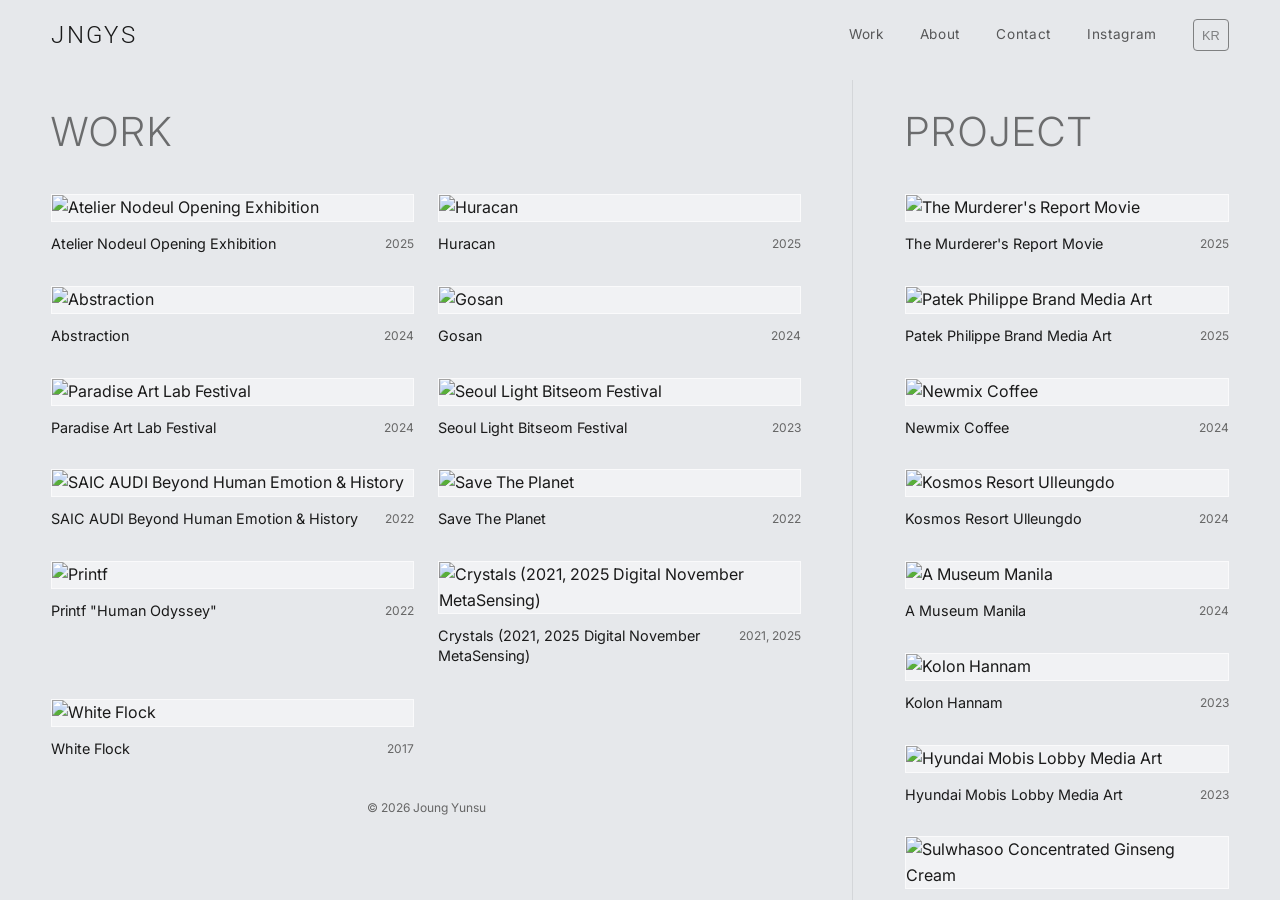
==== index.html @ d62e98ae "🎨 Fix modal close button scrolling bug using position:sticky wrapper" ====
<!DOCTYPE html>
<html lang="en">

<head>
    <meta charset="UTF-8">
    <meta name="viewport" content="width=device-width, initial-scale=1.0">
    <title>JNGYS Media Artist</title>
    <meta name="description"
        content="Joung Yunsu Media artist based in Seoul. Exhibition, project, and performance archive.">
    <link rel="preconnect" href="https://fonts.googleapis.com">
    <link rel="preconnect" href="https://fonts.gstatic.com" crossorigin>
    <link href="https://fonts.googleapis.com/css2?family=Inter:wght@300;400;500&display=swap" rel="stylesheet">
    <link href="https://fonts.googleapis.com/css2?family=Roboto:wght@100;300;400;500;700;900&display=swap" rel="stylesheet">
    <link href="https://fonts.googleapis.com/css2?family=Noto+Sans+KR:wght@300;400;500;700&display=swap" rel="stylesheet">
    <link rel="stylesheet" href="style.css">
    <link rel="stylesheet" href="cv.css">
</head>

<body>



    <!-- Navigation -->
    <nav id="nav">
        <a href="index.html" class="nav-logo">JNGYS</a>
        <div class="nav-links">
            <a href="index.html" class="nav-link" data-en="Work" data-ko="작업">Work</a>
            <a href="about.html" class="nav-link" data-en="About" data-ko="소개">About</a>
            <a href="about.html#contact" class="nav-link" data-en="Contact" data-ko="연락처">Contact</a>
            <a href=" https://instagram.com/" target="_blank" class="nav-link">Instagram</a>
            <button id="lang-toggle" class="lang-toggle" aria-label="Toggle language">KR</button>
        </div>
        <button id="hamburger" class="hamburger" aria-label="Open menu">
            <span></span><span></span>
        </button>
    </nav>

    <!-- Mobile Nav Dropdown -->
    <div id="mobile-nav" class="mobile-nav">
        <a href="index.html" class="mobile-nav-link" data-en="Work" data-ko="작업">Work</a>
        <a href="about.html" class="mobile-nav-link" data-en="About" data-ko="소개">About</a>
        <a href="about.html#contact" class="mobile-nav-link" data-en="Contact" data-ko="연락처">Contact</a>
        <a href="https://instagram.com/" target="_blank" class="mobile-nav-link">Instagram</a>
        <button id="lang-toggle-mobile" class="lang-toggle" aria-label="Toggle language">KR</button>
    </div>

    <!-- Mobile Tab Bar -->
    <div class="mobile-tab-bar" id="mobile-tab-bar">
        <button class="mobile-tab active" data-target="work" data-en="WORK" data-ko="작업">WORK</button>
        <button class="mobile-tab" data-target="project" data-en="PROJECT" data-ko="프로젝트">PROJECT</button>
    </div>

    <!-- Works Section -->
    <section id="works" class="split-section">
        <!-- Work Pane -->
        <div class="split-pane pane-left" id="pane-work">
            <div class="pane-header">
                <h2 data-en="WORK" data-ko="작업">WORK</h2>
            </div>
            <div class="pane-scroll" id="scroll-work">
                <div class="works-grid-inner" id="grid-work">
                    <!-- JS renders Work items here -->
                </div>
                <!-- Footer -->
                <footer class="pane-footer">
                    <span>&copy; 2026 Joung Yunsu</span>
                </footer>
            </div>
        </div>
        <div class="split-pane pane-right" id="pane-project">
            <div class="pane-header">
                <h2 data-en="PROJECT" data-ko="프로젝트">PROJECT</h2>
            </div>
            <div class="pane-scroll" id="scroll-project">
                <div class="works-grid-inner" id="grid-project">
                    <!-- JS renders Project items here -->
                </div>
                <!-- Footer -->
                <footer class="pane-footer">
                    <span>&copy; 2026 Joung Yunsu</span>
                </footer>
            </div>
        </div>
    </section>


    <!-- Work Modal -->
    <div id="work-modal" class="work-modal">
        <div class="modal-close-wrapper">
            <span class="close-modal">&times;</span>
        </div>
        <div class="work-modal-content">
            <div id="modal-body">
                <!-- Content injected by JS -->
            </div>
        </div>
    </div>

    <!-- Lightbox Overlay -->
    <div id="lightbox" class="lightbox">
        <span class="close-lightbox">&times;</span>
        <img id="lightbox-img" class="lightbox-img" src="" alt="Enlarged view">
    </div>

    <script src="works-data.js"></script>
    <script src="script.js"></script>
</body>

</html>
---- style.css ----
/* =============================================
   AMBIENT AURA / GLASSMORPHISM — JNGYS
   ============================================= */

*,
*::before,
*::after {
    margin: 0;
    padding: 0;
    box-sizing: border-box;
}

:root {
    /* Light Mode Variables */
    --text-color: #1a1a1a;
    --text-muted: #666;
    --text-strong: #333333;
    /* 로고나 메뉴바 포인트 텍스트용 */

    --glass-bg: rgba(255, 255, 255, 0.45);
    --glass-border: rgba(255, 255, 255, 0.6);
    --glass-shadow: 0 12px 40px rgba(0, 0, 0, 0.04);
    --glass-hover-bg: rgba(255, 255, 255, 0.7);

    /* Veeeery pale blue aurora colors */
    --orb-1: #e9eef5;
    /* indigo-50 */
    --orb-2: #eceef0;
    /* blue-50 */
    --orb-3: #e8ebf0;
    /* sky-50 */

    --bg-base: #e6e8eb;
    /* 사진 톤과 매칭되는 차분한 쿨 그레이 계열 */
    --font: 'Inter', 'Noto Sans KR', -apple-system, BlinkMacSystemFont, sans-serif;
    --padding: clamp(24px, 4vw, 60px);
}


html {
    font-size: 16px;
    scroll-behavior: smooth;
    -webkit-font-smoothing: antialiased;
}

body {
    font-family: var(--font);
    color: var(--text-color);
    background: var(--bg-base);
    line-height: 1.6;
    transition: background 0.6s ease, color 0.6s ease;
}

a {
    color: inherit;
    text-decoration: none;
}

ul {
    list-style: none;
}


/* =============================================
   NAVIGATION
   ============================================= */
#nav {
    position: fixed;
    top: 0;
    left: 0;
    right: 0;
    z-index: 100;
    display: flex;
    justify-content: space-between;
    align-items: center;
    padding: 16px var(--padding);
    background: var(--bg-base);
}

.nav-logo {
    font-family: 'Roboto', sans-serif;
    font-size: 1.5rem;
    font-weight: 300;
    letter-spacing: 0.1em;
    color: var(--text-color);
}

.nav-links {
    display: flex;
    gap: 36px;
    align-items: center;
}

.nav-link {
    font-size: 0.85rem;
    font-weight: 400;
    letter-spacing: 0.05em;
    color: var(--text-color);
    opacity: 0.7;
    transition: opacity 0.3s;
}

.nav-link:hover {
    opacity: 1;
}

.lang-toggle {
    background: none;
    border: 1px solid var(--text-color);
    border-radius: 4px;
    padding: 0 8px;
    height: 32px;
    font-size: 0.8rem;
    cursor: pointer;
    color: var(--text-color);
    display: flex;
    justify-content: center;
    align-items: center;
    transition: background 0.3s, color 0.3s, border-color 0.3s;
    opacity: 0.5;
    font-weight: 500;
}

.lang-toggle:hover {
    background: var(--text-color);
    color: var(--bg-base);
    opacity: 1;
}

/* =============================================
   SECTIONS — SHARED
   ============================================= */
.section-title {
    font-size: 0.85rem;
    font-weight: 500;
    letter-spacing: 0.1em;
    text-transform: uppercase;
    margin-bottom: 40px;
    padding: 0 var(--padding);
    color: var(--text-muted);
}

/* =============================================
   SPLIT LAYOUT
   ============================================= */
.split-section {
    height: 100vh;
    padding-top: 80px; /* clear the top nav */
    box-sizing: border-box;
    display: flex;
    overflow: hidden;
    position: relative;
    background: var(--bg-base);
}

.split-pane {
    position: relative;
    display: flex; /* stack header & scroll */
    flex-direction: column;
    height: 100%;
    overflow: hidden;
    transition: width 1.8s cubic-bezier(0.19, 1, 0.22, 1);
    will-change: width;
    flex-shrink: 0;
}

.pane-left {
    width: 66.666%;
    border-right: 1px solid rgba(0,0,0,0.08);
}

.pane-right {
    width: 33.333%;
}

/* JS Controlled Expand States */
.split-section.expand-right .pane-left {
    width: 33.333%;
}

.split-section.expand-right .pane-right {
    width: 66.666%;
}

.split-section.expand-left .pane-left {
    width: 66.666%;
}

.split-section.expand-left .pane-right {
    width: 33.333%;
}

.pane-header {
    flex-shrink: 0; /* do not shrink */
    z-index: 10;
    padding: 20px var(--padding) 30px;
    background: transparent;
}

.pane-header h2 {
    font-size: 2.5rem;
    font-weight: 300;
    text-transform: uppercase;
    letter-spacing: 0.05em;
    color: var(--text-color);
    opacity: 0.6;
    margin: 0;
}

.pane-scroll {
    flex-grow: 1; /* take up remaining height */
    overflow-y: auto;
    overflow-x: hidden;
    /* Extra padding to prevent bottom cut-off */
    padding-bottom: 60px;
    /* Hide scrollbar for clean look */
    scrollbar-width: none;
    -ms-overflow-style: none;
}

.pane-scroll::-webkit-scrollbar {
    display: none;
}

.works-grid-inner {
    display: grid;
    gap: 32px 24px;
    padding: 0 var(--padding);
    align-items: start;
}

.work-card {
    display: block;
    width: 100%;
    text-decoration: none;
    color: inherit;
    cursor: pointer;
    will-change: transform;
    transition: transform 0.4s cubic-bezier(0.16, 1, 0.3, 1);
}

/* Default JS expanded state assumes left is expanded initially */
.pane-left .works-grid-inner {
    grid-template-columns: 1fr 1fr;
}

.pane-right .works-grid-inner {
    grid-template-columns: 1fr;
}

/* When Javascript adds .expand-right to .split-section */
.split-section.expand-right .pane-left .works-grid-inner {
    grid-template-columns: 1fr;
}
.split-section.expand-right .pane-right .works-grid-inner {
    grid-template-columns: 1fr 1fr;
}

/* Explicit left expansion */
.split-section.expand-left .pane-left .works-grid-inner {
    grid-template-columns: 1fr 1fr;
}
.split-section.expand-left .pane-right .works-grid-inner {
    grid-template-columns: 1fr;
}

.work-card:hover {
    transform: translateY(-4px);
}

.work-card .work-image-placeholder {
    width: 100%;
    display: block;
    margin-bottom: 12px;
    overflow: hidden;
    background: var(--glass-bg);
    border: 1px solid var(--glass-border);
    transition: box-shadow 0.4s ease;
}

.work-card .work-image-placeholder img {
    width: 100%;
    height: auto;
    object-fit: contain;
    display: block;
}

.work-card:hover .work-image-placeholder {
    box-shadow: var(--glass-shadow);
}

.work-meta {
    display: flex;
    justify-content: space-between;
    align-items: flex-start;
}

.work-title {
    font-size: 0.9rem;
    font-weight: 400;
    line-height: 1.4;
    color: var(--text-color);
}

.work-year {
    font-size: 0.75rem;
    font-weight: 400;
    color: var(--text-muted);
    flex-shrink: 0;
    margin-left: 16px;
}

/* =============================================
   ABOUT
   ============================================= */
#about {
    padding: 80px 0;
}

.about-content {
    display: grid;
    grid-template-columns: 1fr 1.5fr 1fr;
    gap: 32px;
    padding: 0 var(--padding);
    align-items: start;
}

.about-image img {
    width: 100%;
    aspect-ratio: 3 / 4;
    object-fit: cover;
    border-radius: 4px;
    box-shadow: var(--glass-shadow);
}

.about-text p {
    font-size: 1rem;
    font-weight: 300;
    line-height: 1.8;
    color: var(--text-muted);
    margin-bottom: 20px;
}

.about-text p:last-child {
    margin-bottom: 0;
}

.about-details {
    display: flex;
    flex-direction: column;
    gap: 36px;
}

.about-block {
    display: flex;
    flex-direction: column;
    gap: 12px;
}

.about-label {
    font-size: 0.75rem;
    font-weight: 500;
    letter-spacing: 0.1em;
    text-transform: uppercase;
    color: var(--text-color);
}

.about-list li {
    font-size: 0.85rem;
    font-weight: 300;
    color: var(--text-muted);
    padding: 2px 0;
}

.client-grid {
    display: grid;
    grid-template-columns: 1fr 1fr;
    row-gap: 8px;
}

.client-grid span {
    font-size: 0.85rem;
    font-weight: 300;
    color: var(--text-muted);
}

/* =============================================
   CONTACT
   ============================================= */
#contact {
    padding: 80px 0;
}

.contact-content {
    margin: 0 var(--padding);
    display: flex;
    gap: 48px;
}

.contact-link {
    font-size: 0.95rem;
    font-weight: 400;
    color: var(--text-muted);
    transition: color 0.3s;
}

.contact-link:hover {
    color: var(--text-color);
}

/* =============================================
   FOOTER
   ============================================= */
#footer, .pane-footer {
    padding: 40px var(--padding);
    text-align: center;
    font-size: 0.75rem;
    font-weight: 400;
    color: var(--text-muted);
}

/* =============================================
   WORK MODAL
   ============================================= */
.work-modal {
    display: none;
    position: fixed;
    z-index: 1000;
    left: 0;
    top: 0;
    width: 100%;
    height: 100%;
    overflow-y: auto;
    background-color: rgba(255, 255, 255, 0.4);
    backdrop-filter: blur(8px);
    -webkit-backdrop-filter: blur(8px);
    opacity: 0;
    transition: opacity 0.4s ease;
}

.work-modal.show {
    display: block;
    opacity: 1;
}

.work-modal-content {
    background-color: var(--bg-base);
    margin: 5% auto;
    padding: clamp(24px, 4vw, 40px);
    border: 1px solid var(--glass-border);
    width: 90%;
    max-width: 900px;
    border-radius: 8px;
    box-shadow: 0 24px 48px rgba(0, 0, 0, 0.1);
    position: relative;
    transform: translateY(20px);
    transition: transform 0.4s ease;
}

.work-modal.show .work-modal-content {
    transform: translateY(0);
}

.modal-close-wrapper {
    position: sticky;
    top: 0;
    width: 100%;
    height: 0;
    z-index: 1100;
    pointer-events: none; /* Let clicks pass through empty space */
}

.close-modal {
    color: var(--text-color);
    position: absolute;
    top: 24px;
    right: 32px;
    font-size: 40px;
    font-weight: 300;
    cursor: pointer;
    transition: color 0.3s;
    line-height: 1;
    pointer-events: auto; /* Re-enable clicks on the button */
}

.close-modal:hover {
    color: var(--text-color);
}

.modal-main-img {
    width: 100%;
    max-height: 60vh;
    object-fit: contain;
    background: var(--glass-bg);
    border-radius: 0;
    margin-bottom: 24px;
    cursor: pointer;
    transition: transform 0.3s ease;
}

.modal-main-img:hover {
    transform: scale(1.02);
}

.modal-title {
    font-size: 1.5rem;
    font-weight: 400;
    margin-bottom: 8px;
    color: var(--text-color);
}

.modal-year {
    font-size: 0.9rem;
    color: var(--text-muted);
    margin-bottom: 24px;
}

.modal-desc {
    font-size: 0.95rem;
    font-weight: 300;
    line-height: 1.6;
    color: var(--text-color);
    margin-bottom: 24px;
}

.modal-credits {
    margin-bottom: 32px;
    display: flex;
    flex-direction: column;
    gap: 8px;
}

.credit-item {
    font-size: 0.85rem;
    font-weight: 300;
}

.credit-role {
    font-weight: 500;
    color: var(--text-muted);
    margin-right: 8px;
    text-transform: uppercase;
    letter-spacing: 0.05em;
    font-size: 0.75rem;
}

.modal-extra-images {
    display: grid;
    grid-template-columns: repeat(2, 1fr);
    gap: 16px;
    margin-top: 24px;
}

.modal-extra-img {
    width: 100%;
    aspect-ratio: 4 / 3;
    object-fit: cover;
    border-radius: 0;
    background: var(--glass-bg);
}

.modal-masonry {
    column-count: 2;
    column-gap: 16px;
    margin-top: 24px;
}

.masonry-item {
    width: 100%;
    margin-bottom: 16px;
    display: block;
    break-inside: avoid-column;
    border-radius: 0;
    background: var(--glass-bg);
    height: auto;
    object-fit: contain;
    cursor: pointer;
    transition: transform 0.3s ease;
}

.masonry-item:hover {
    transform: scale(1.02);
}

/* =============================================
   LIGHTBOX 
   ============================================= */
.lightbox {
    display: none;
    position: fixed;
    z-index: 2000;
    left: 0;
    top: 0;
    width: 100%;
    height: 100%;
    background-color: rgba(0, 0, 0, 0.85);
    /* Dark background to focus on image */
    backdrop-filter: blur(10px);
    -webkit-backdrop-filter: blur(10px);
    opacity: 0;
    transition: opacity 0.4s ease;
    align-items: center;
    justify-content: center;
}

.lightbox.show {
    display: flex;
    opacity: 1;
}

.lightbox-img {
    max-width: 100vw;
    max-height: 100vh;
    width: 100%;
    height: 100%;
    object-fit: contain;
    transform: scale(0.9);
    transition: transform 0.4s cubic-bezier(0.16, 1, 0.3, 1);
}

.lightbox.show .lightbox-img {
    transform: scale(1);
}

.close-lightbox {
    position: absolute;
    top: 24px;
    right: 32px;
    color: rgba(255, 255, 255, 0.7);
    font-size: 40px;
    font-weight: 300;
    cursor: pointer;
    transition: color 0.3s;
    line-height: 1;
    z-index: 2001;
}

.close-lightbox:hover {
    color: white;
}

/* =============================================
   HAMBURGER (hidden on desktop)
   ============================================= */
.hamburger {
    display: none;
    background: none;
    border: none;
    cursor: pointer;
    width: 30px;
    height: 18px;
    position: relative;
    z-index: 200;
}

.hamburger span {
    display: block;
    width: 100%;
    height: 2.5px;
    background: var(--text-color);
    position: absolute;
    left: 0;
    transition: transform 0.35s ease, opacity 0.35s ease;
}

.hamburger span:first-child {
    top: 2px;
}

.hamburger span:last-child {
    bottom: 2px;
}

.hamburger.open span:first-child {
    top: 50%;
    transform: translateY(-50%) rotate(45deg);
}

.hamburger.open span:last-child {
    bottom: 50%;
    transform: translateY(50%) rotate(-45deg);
}

/* =============================================
   MOBILE NAV DROPDOWN (hidden on desktop)
   ============================================= */
.mobile-nav {
    display: none;
    position: fixed;
    top: 0;
    left: 0;
    right: 0;
    z-index: 150;
    background: var(--bg-base);
    padding: 80px var(--padding) 32px;
    flex-direction: column;
    gap: 24px;
    border-bottom: 1px solid rgba(0,0,0,0.08);
    transform: translateY(-100%);
    opacity: 0;
    transition: transform 0.4s cubic-bezier(0.16, 1, 0.3, 1), opacity 0.3s ease;
}

.mobile-nav.show {
    transform: translateY(0);
    opacity: 1;
}

.mobile-nav-link {
    font-size: 1rem;
    font-weight: 400;
    letter-spacing: 0.05em;
    color: var(--text-color);
    text-decoration: none;
    opacity: 0.7;
    transition: opacity 0.3s;
}

.mobile-nav-link:hover {
    opacity: 1;
}

/* =============================================
   MOBILE TAB BAR (hidden on desktop)
   ============================================= */
.mobile-tab-bar {
    display: none;
    gap: 32px;
    padding: 0 var(--padding);
    position: fixed;
    top: 56px;
    left: 0;
    right: 0;
    z-index: 99;
    background: var(--bg-base);
    padding-bottom: 16px;
    padding-top: 8px;
}

.mobile-tab {
    background: none;
    border: none;
    font-family: var(--font);
    font-size: 1.8rem;
    font-weight: 300;
    text-transform: uppercase;
    letter-spacing: 0.05em;
    color: var(--text-color);
    opacity: 0.25;
    cursor: pointer;
    transition: opacity 0.4s ease;
    padding: 0;
}

.mobile-tab.active {
    opacity: 1;
}

/* =============================================
   RESPONSIVE
   ============================================= */
@media (max-width: 1024px) {
    .works-grid {
        grid-template-columns: repeat(2, 1fr);
    }

    .about-content {
        grid-template-columns: 1fr 1fr;
    }
}

@media (max-width: 768px) {
    /* Nav — flush to top, full width, opaque */
    #nav {
        top: 0;
        left: 0;
        right: 0;
        padding: 14px var(--padding);
        background: var(--bg-base);
    }

    .nav-links {
        display: none;
    }

    .hamburger {
        display: block;
    }

    .mobile-nav {
        display: flex;
    }

    /* Mobile tab bar — directly below nav */
    .mobile-tab-bar {
        display: flex;
        top: 52px;
    }

    /* Split section → stacked full-width, scrollable */
    .split-section {
        height: auto;
        min-height: 100vh;
        flex-direction: column;
        overflow: visible;
        padding-top: 110px;
    }

    .split-pane {
        width: 100% !important;
        height: auto;
        overflow: visible;
        border-right: none !important;
        transition: opacity 0.5s ease, visibility 0.5s ease;
    }

    .pane-header {
        display: none;
    }

    .pane-scroll {
        overflow: visible;
        padding-bottom: 24px;
    }

    /* Dissolve: hide the inactive pane */
    .split-pane.mobile-hidden {
        opacity: 0;
        visibility: hidden;
        position: absolute;
        pointer-events: none;
        height: 0;
        overflow: hidden;
    }

    .split-pane.mobile-visible {
        opacity: 1;
        visibility: visible;
        position: relative;
        pointer-events: auto;
    }

    /* Single column grid */
    .pane-left .works-grid-inner,
    .pane-right .works-grid-inner,
    .split-section.expand-left .pane-left .works-grid-inner,
    .split-section.expand-left .pane-right .works-grid-inner,
    .split-section.expand-right .pane-left .works-grid-inner,
    .split-section.expand-right .pane-right .works-grid-inner {
        grid-template-columns: 1fr;
    }

    /* General responsive */
    .nav-link {
        font-size: 0.75rem;
    }

    .works-grid {
        grid-template-columns: 1fr;
    }

    .about-content {
        grid-template-columns: 1fr;
    }

    .contact-content {
        flex-direction: column;
        gap: 20px;
    }

    .client-grid {
        grid-template-columns: 1fr;
    }

    .modal-masonry {
        column-count: 1;
    }

    /* Modal close button — fixed, black, top-right */
    .close-modal {
        position: absolute;
        top: 16px;
        right: 20px;
        left: auto;
        color: #000;
        background: none;
        backdrop-filter: none;
    }
}

/* =============================================
   MODAL IMAGE FLOW (ALL LARGE + PORTRAIT PAIRS)
   ============================================= */
.modal-image-flow {
    display: flex;
    flex-wrap: wrap;
    gap: 24px;
    margin-top: 24px;
}

.flow-item {
    background: var(--glass-bg);
    border-radius: 0;
    cursor: pointer;
    transition: transform 0.3s ease;
    object-fit: contain;
    width: 100%;
    max-height: 80vh;
}

.flow-item.landscape {
    width: 100%;
}

.flow-item.portrait {
    width: calc(50% - 12px);
}

.flow-item:hover {
    transform: scale(1.02);
}

@media (max-width: 768px) {
    .flow-item.portrait {
        width: 100%;
    }
}

html[lang="en"] .kr-content {
    display: none !important;
}

html[lang="ko"] .en-content {
    display: none !important;
}
---- cv.css ----
/* =============================================
   CV SECTION STYLES
   ============================================= */
.cv-container {
    grid-column: 1 / -1;
    max-width: 900px;
    margin: 40px auto 0;
    opacity: 0;
    transform: translateY(20px);
    transition: opacity 0.6s ease, transform 0.6s ease;
    display: flex;
    flex-direction: column;
    gap: 60px;
    width: 100%;
}

.cv-profile {
    display: grid;
    grid-template-columns: 200px 1fr;
    gap: 40px;
}

.cv-group {
    display: grid;
    grid-template-columns: 200px 1fr;
    gap: 40px;
}

.cv-label {
    font-size: 0.75rem;
    font-weight: 500;
    letter-spacing: 0.1em;
    text-transform: uppercase;
    color: var(--text-color);
    padding-top: 4px;
}

.cv-profile-content p {
    font-size: 1rem;
    font-weight: 300;
    margin-bottom: 12px;
    color: var(--text-strong);
}

.cv-profile-content strong {
    display: inline-block;
    width: 100px;
    font-weight: 500;
    color: var(--text-muted);
}

.cv-list {
    display: flex;
    flex-direction: column;
    gap: 24px;
}

.cv-item {
    display: flex;
    flex-direction: row;
    gap: 20px;
    align-items: baseline;
}

.cv-date, .cv-year {
    font-size: 0.85rem;
    color: var(--text-muted);
    width: 140px;
    flex-shrink: 0;
}

.cv-title {
    font-size: 1rem;
    font-weight: 400;
    color: var(--text-strong);
}

.cv-detail {
    font-size: 0.85rem;
    color: var(--text-muted);
    font-weight: 300;
    margin-left: auto;
}

@media (max-width: 768px) {
    .cv-profile, .cv-group {
        grid-template-columns: 1fr;
        gap: 20px;
    }
    
    .cv-item {
        flex-direction: column;
        gap: 6px;
    }
    
    .cv-date, .cv-year {
        width: 100%;
    }
    
    .cv-detail {
        margin-left: 0;
    }
}
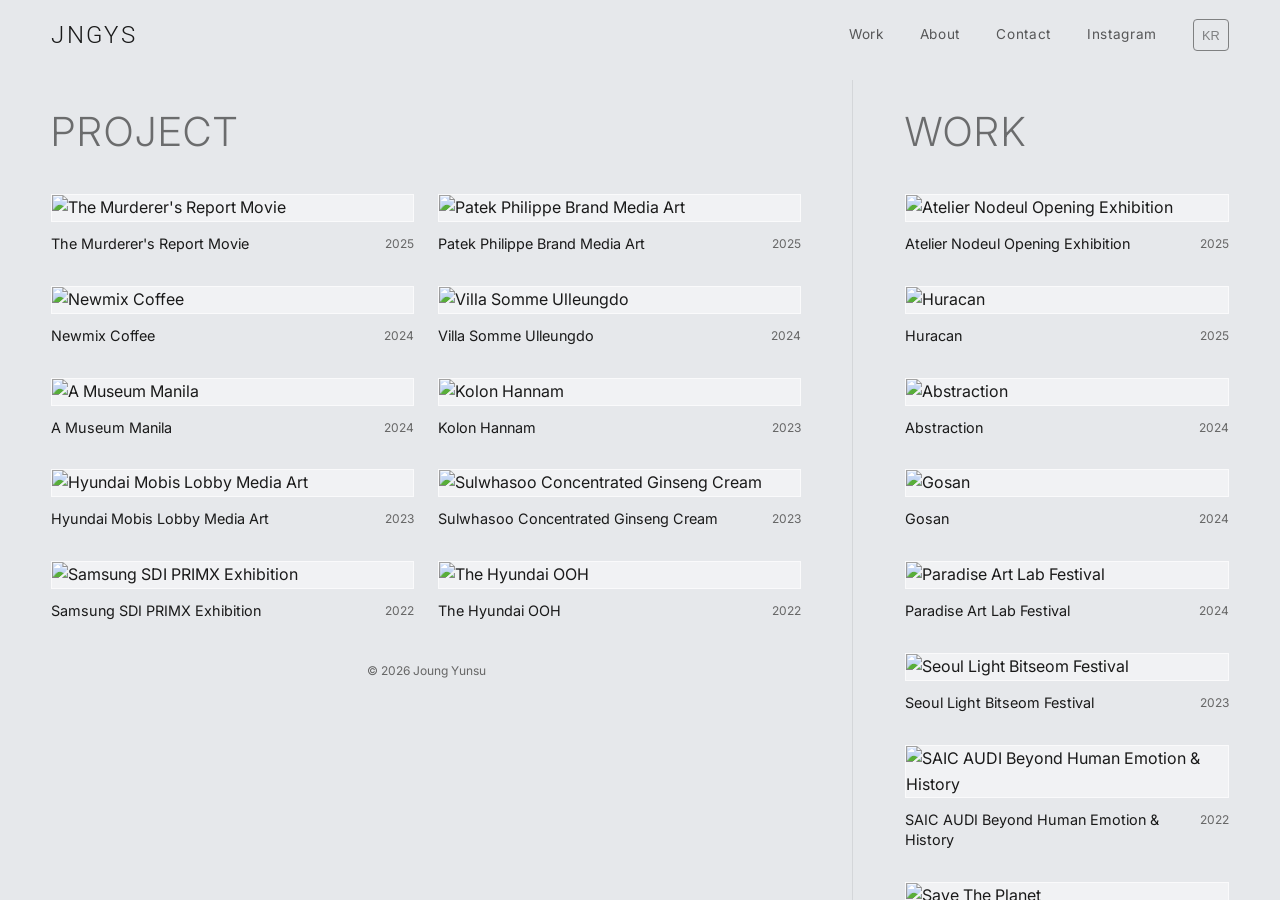
==== commit fe7dd55e: "Swap Work/Project pane order and fix center hover flicker Co-Authored-By: Claude Sonnet 4.6 <noreply" ====
--- a/index.html
+++ b/index.html
@@ -46,20 +46,20 @@
 
     <!-- Mobile Tab Bar -->
     <div class="mobile-tab-bar" id="mobile-tab-bar">
-        <button class="mobile-tab active" data-target="work" data-en="WORK" data-ko="작업">WORK</button>
-        <button class="mobile-tab" data-target="project" data-en="PROJECT" data-ko="프로젝트">PROJECT</button>
+        <button class="mobile-tab active" data-target="project" data-en="PROJECT" data-ko="프로젝트">PROJECT</button>
+        <button class="mobile-tab" data-target="work" data-en="WORK" data-ko="작업">WORK</button>
     </div>
 
     <!-- Works Section -->
     <section id="works" class="split-section">
-        <!-- Work Pane -->
-        <div class="split-pane pane-left" id="pane-work">
+        <!-- Project Pane -->
+        <div class="split-pane pane-left" id="pane-project">
             <div class="pane-header">
-                <h2 data-en="WORK" data-ko="작업">WORK</h2>
+                <h2 data-en="PROJECT" data-ko="프로젝트">PROJECT</h2>
             </div>
-            <div class="pane-scroll" id="scroll-work">
-                <div class="works-grid-inner" id="grid-work">
-                    <!-- JS renders Work items here -->
+            <div class="pane-scroll" id="scroll-project">
+                <div class="works-grid-inner" id="grid-project">
+                    <!-- JS renders Project items here -->
                 </div>
                 <!-- Footer -->
                 <footer class="pane-footer">
@@ -67,13 +67,13 @@
                 </footer>
             </div>
         </div>
-        <div class="split-pane pane-right" id="pane-project">
+        <div class="split-pane pane-right" id="pane-work">
             <div class="pane-header">
-                <h2 data-en="PROJECT" data-ko="프로젝트">PROJECT</h2>
+                <h2 data-en="WORK" data-ko="작업">WORK</h2>
             </div>
-            <div class="pane-scroll" id="scroll-project">
-                <div class="works-grid-inner" id="grid-project">
-                    <!-- JS renders Project items here -->
+            <div class="pane-scroll" id="scroll-work">
+                <div class="works-grid-inner" id="grid-work">
+                    <!-- JS renders Work items here -->
                 </div>
                 <!-- Footer -->
                 <footer class="pane-footer">
--- a/style.css
+++ b/style.css
@@ -449,7 +449,7 @@
     padding: clamp(24px, 4vw, 40px);
     border: 1px solid var(--glass-border);
     width: 90%;
-    max-width: 900px;
+    max-width: 1400px;
     border-radius: 8px;
     box-shadow: 0 24px 48px rgba(0, 0, 0, 0.1);
     position: relative;
@@ -916,6 +916,11 @@
     width: calc(50% - 12px);
 }
 
+.work-modal[data-slug="the-murderers-report-movie"] .modal-image-flow img:first-of-type.portrait,
+.work-modal[data-slug="villa-somme-ulleungdo"] .modal-image-flow img:first-of-type.portrait {
+    width: 100%;
+}
+
 .flow-item:hover {
     transform: scale(1.02);
 }
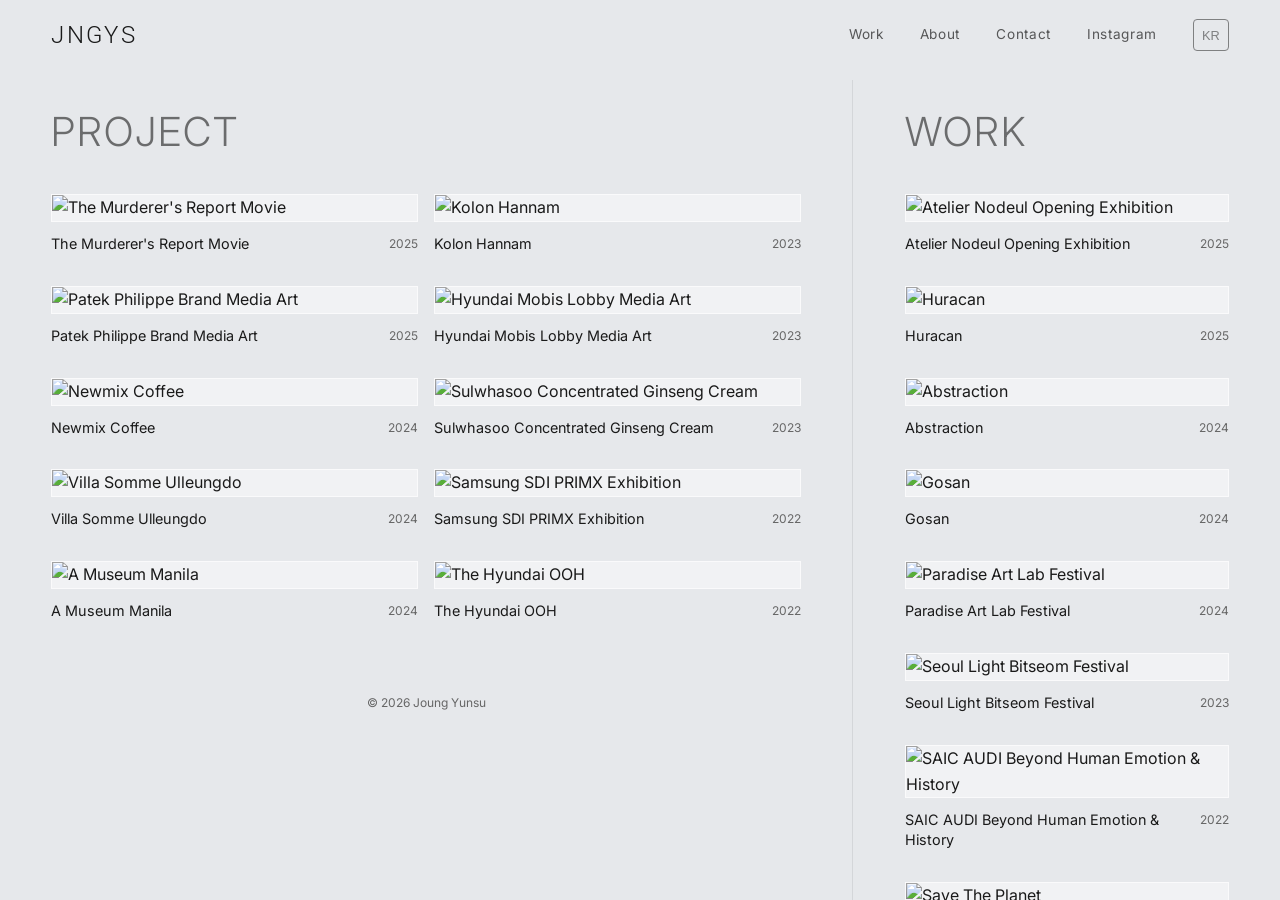
==== commit 599fe14a: "Update Instagram links to @j.eongyunsu handle Co-Authored-By: Claude Fable 5 <noreply@anthropic.com>" ====
--- a/index.html
+++ b/index.html
@@ -27,7 +27,7 @@
             <a href="index.html" class="nav-link" data-en="Work" data-ko="작업">Work</a>
             <a href="about.html" class="nav-link" data-en="About" data-ko="소개">About</a>
             <a href="about.html#contact" class="nav-link" data-en="Contact" data-ko="연락처">Contact</a>
-            <a href=" https://instagram.com/" target="_blank" class="nav-link">Instagram</a>
+            <a href="https://instagram.com/j.eongyunsu" target="_blank" class="nav-link">Instagram</a>
             <button id="lang-toggle" class="lang-toggle" aria-label="Toggle language">KR</button>
         </div>
         <button id="hamburger" class="hamburger" aria-label="Open menu">
@@ -40,7 +40,7 @@
         <a href="index.html" class="mobile-nav-link" data-en="Work" data-ko="작업">Work</a>
         <a href="about.html" class="mobile-nav-link" data-en="About" data-ko="소개">About</a>
         <a href="about.html#contact" class="mobile-nav-link" data-en="Contact" data-ko="연락처">Contact</a>
-        <a href="https://instagram.com/" target="_blank" class="mobile-nav-link">Instagram</a>
+        <a href="https://instagram.com/j.eongyunsu" target="_blank" class="mobile-nav-link">Instagram</a>
         <button id="lang-toggle-mobile" class="lang-toggle" aria-label="Toggle language">KR</button>
     </div>
 
--- a/style.css
+++ b/style.css
@@ -191,7 +191,7 @@
 }
 
 .pane-header {
-    flex-shrink: 0; /* do not shrink */
+    flex-shrink: 0;
     z-index: 10;
     padding: 20px var(--padding) 30px;
     background: transparent;
@@ -223,10 +223,7 @@
 }
 
 .works-grid-inner {
-    display: grid;
-    gap: 32px 24px;
     padding: 0 var(--padding);
-    align-items: start;
 }
 
 .work-card {
@@ -237,31 +234,36 @@
     cursor: pointer;
     will-change: transform;
     transition: transform 0.4s cubic-bezier(0.16, 1, 0.3, 1);
+    break-inside: avoid;
+    margin-bottom: 32px;
 }
 
 /* Default JS expanded state assumes left is expanded initially */
 .pane-left .works-grid-inner {
-    grid-template-columns: 1fr 1fr;
+    columns: 2;
+    column-gap: 16px;
 }
 
 .pane-right .works-grid-inner {
-    grid-template-columns: 1fr;
+    columns: 1;
 }
 
 /* When Javascript adds .expand-right to .split-section */
 .split-section.expand-right .pane-left .works-grid-inner {
-    grid-template-columns: 1fr;
+    columns: 1;
 }
 .split-section.expand-right .pane-right .works-grid-inner {
-    grid-template-columns: 1fr 1fr;
+    columns: 2;
+    column-gap: 16px;
 }
 
 /* Explicit left expansion */
 .split-section.expand-left .pane-left .works-grid-inner {
-    grid-template-columns: 1fr 1fr;
+    columns: 2;
+    column-gap: 16px;
 }
 .split-section.expand-left .pane-right .works-grid-inner {
-    grid-template-columns: 1fr;
+    columns: 1;
 }
 
 .work-card:hover {
@@ -759,6 +761,15 @@
 /* =============================================
    RESPONSIVE
    ============================================= */
+
+
+@media (min-width: 1600px) {
+    .split-section {
+        padding-left: clamp(60px, 6vw, 160px);
+        padding-right: clamp(60px, 6vw, 160px);
+    }
+}
+
 @media (max-width: 1024px) {
     .works-grid {
         grid-template-columns: repeat(2, 1fr);
@@ -840,14 +851,14 @@
         pointer-events: auto;
     }
 
-    /* Single column grid */
+    /* Single column masonry on mobile */
     .pane-left .works-grid-inner,
     .pane-right .works-grid-inner,
     .split-section.expand-left .pane-left .works-grid-inner,
     .split-section.expand-left .pane-right .works-grid-inner,
     .split-section.expand-right .pane-left .works-grid-inner,
     .split-section.expand-right .pane-right .works-grid-inner {
-        grid-template-columns: 1fr;
+        columns: 1;
     }
 
     /* General responsive */
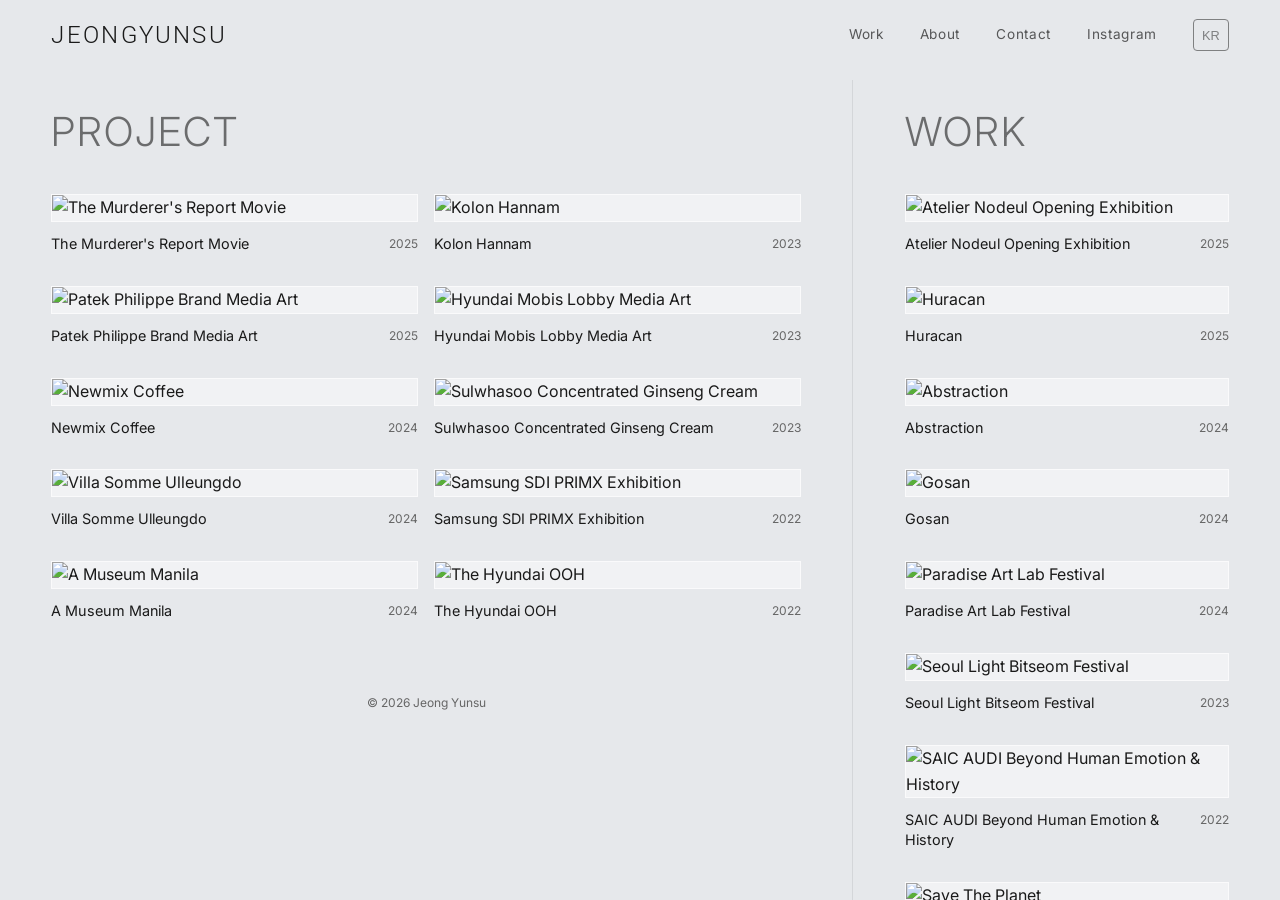
==== commit 9262d14f: "Rename romanization Joung Yunsu to Jeong Yunsu across site - Replace Joung Yunsu / JOUNG YUNSU with " ====
--- a/index.html
+++ b/index.html
@@ -4,9 +4,9 @@
 <head>
     <meta charset="UTF-8">
     <meta name="viewport" content="width=device-width, initial-scale=1.0">
-    <title>JNGYS Media Artist</title>
+    <title>JEONG YUNSU Media Artist</title>
     <meta name="description"
-        content="Joung Yunsu Media artist based in Seoul. Exhibition, project, and performance archive.">
+        content="Jeong Yunsu Media artist based in Seoul. Exhibition, project, and performance archive.">
     <link rel="preconnect" href="https://fonts.googleapis.com">
     <link rel="preconnect" href="https://fonts.gstatic.com" crossorigin>
     <link href="https://fonts.googleapis.com/css2?family=Inter:wght@300;400;500&display=swap" rel="stylesheet">
@@ -22,7 +22,7 @@
 
     <!-- Navigation -->
     <nav id="nav">
-        <a href="index.html" class="nav-logo">JNGYS</a>
+        <a href="index.html" class="nav-logo">JEONGYUNSU</a>
         <div class="nav-links">
             <a href="index.html" class="nav-link" data-en="Work" data-ko="작업">Work</a>
             <a href="about.html" class="nav-link" data-en="About" data-ko="소개">About</a>
@@ -63,7 +63,7 @@
                 </div>
                 <!-- Footer -->
                 <footer class="pane-footer">
-                    <span>&copy; 2026 Joung Yunsu</span>
+                    <span>&copy; 2026 Jeong Yunsu</span>
                 </footer>
             </div>
         </div>
@@ -77,7 +77,7 @@
                 </div>
                 <!-- Footer -->
                 <footer class="pane-footer">
-                    <span>&copy; 2026 Joung Yunsu</span>
+                    <span>&copy; 2026 Jeong Yunsu</span>
                 </footer>
             </div>
         </div>
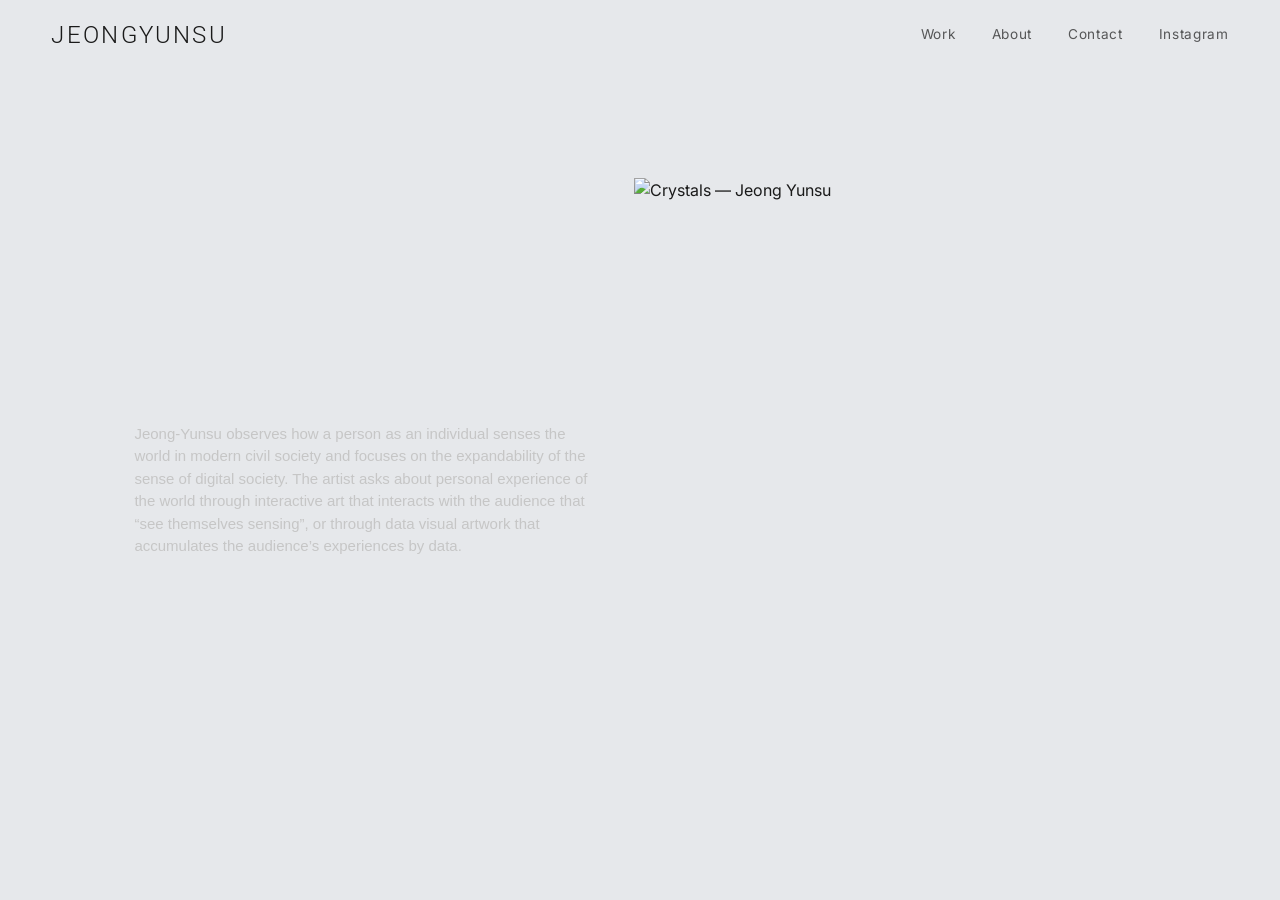
==== commit 0e21a2a1: "Add intro page and update contact email - New index.html intro scene (text left, 4:5 Crystals image " ====
--- a/index.html
+++ b/index.html
@@ -13,22 +13,66 @@
     <link href="https://fonts.googleapis.com/css2?family=Roboto:wght@100;300;400;500;700;900&display=swap" rel="stylesheet">
     <link href="https://fonts.googleapis.com/css2?family=Noto+Sans+KR:wght@300;400;500;700&display=swap" rel="stylesheet">
     <link rel="stylesheet" href="style.css">
-    <link rel="stylesheet" href="cv.css">
+    <style>
+        /* Intro — mirrors the former creatorlink opening scene:
+           text left (vertically centered), 4:5 image right */
+        .intro {
+            min-height: 100vh;
+            display: grid;
+            grid-template-columns: 36vw 39vw;
+            column-gap: 3vw;
+            align-items: center;
+            padding: 80px 11.5vw 0 10.5vw;
+            box-sizing: border-box;
+        }
+
+        .intro-text {
+            font-family: Arial, 'Nanum Gothic', 'Noto Sans KR', sans-serif;
+            font-size: 15px;
+            line-height: 1.5;
+            color: #c6c6c6;
+            margin: 0;
+        }
+
+        .intro-image {
+            width: 100%;
+            aspect-ratio: 4 / 5;
+            max-height: calc(100vh - 80px);
+            object-fit: cover;
+            display: block;
+            justify-self: end;
+        }
+
+        @media (max-width: 768px) {
+            .intro {
+                grid-template-columns: 1fr;
+                row-gap: 32px;
+                padding: 84px var(--padding) 48px;
+                align-items: start;
+            }
+
+            .intro-image {
+                order: -1;
+                max-height: none;
+            }
+
+            .intro-text {
+                font-size: 14px;
+            }
+        }
+    </style>
 </head>
 
 <body>
-
-
 
     <!-- Navigation -->
     <nav id="nav">
         <a href="index.html" class="nav-logo">JEONGYUNSU</a>
         <div class="nav-links">
-            <a href="index.html" class="nav-link" data-en="Work" data-ko="작업">Work</a>
-            <a href="about.html" class="nav-link" data-en="About" data-ko="소개">About</a>
-            <a href="about.html#contact" class="nav-link" data-en="Contact" data-ko="연락처">Contact</a>
+            <a href="work.html" class="nav-link">Work</a>
+            <a href="about.html" class="nav-link">About</a>
+            <a href="about.html#contact" class="nav-link">Contact</a>
             <a href="https://instagram.com/j.eongyunsu" target="_blank" class="nav-link">Instagram</a>
-            <button id="lang-toggle" class="lang-toggle" aria-label="Toggle language">KR</button>
         </div>
         <button id="hamburger" class="hamburger" aria-label="Open menu">
             <span></span><span></span>
@@ -37,73 +81,31 @@
 
     <!-- Mobile Nav Dropdown -->
     <div id="mobile-nav" class="mobile-nav">
-        <a href="index.html" class="mobile-nav-link" data-en="Work" data-ko="작업">Work</a>
-        <a href="about.html" class="mobile-nav-link" data-en="About" data-ko="소개">About</a>
-        <a href="about.html#contact" class="mobile-nav-link" data-en="Contact" data-ko="연락처">Contact</a>
+        <a href="work.html" class="mobile-nav-link">Work</a>
+        <a href="about.html" class="mobile-nav-link">About</a>
+        <a href="about.html#contact" class="mobile-nav-link">Contact</a>
         <a href="https://instagram.com/j.eongyunsu" target="_blank" class="mobile-nav-link">Instagram</a>
-        <button id="lang-toggle-mobile" class="lang-toggle" aria-label="Toggle language">KR</button>
     </div>
 
-    <!-- Mobile Tab Bar -->
-    <div class="mobile-tab-bar" id="mobile-tab-bar">
-        <button class="mobile-tab active" data-target="project" data-en="PROJECT" data-ko="프로젝트">PROJECT</button>
-        <button class="mobile-tab" data-target="work" data-en="WORK" data-ko="작업">WORK</button>
-    </div>
+    <!-- Intro -->
+    <main class="intro">
+        <p class="intro-text">Jeong-Yunsu observes how a person as an individual senses the world in modern civil society
+            and focuses on the expandability of the sense of digital society. The artist asks about personal experience
+            of the world through interactive art that interacts with the audience that “see themselves sensing”, or
+            through data visual artwork that accumulates the audience’s experiences by data.</p>
+        <img class="intro-image"
+            src="https://res.cloudinary.com/dbgr7vngr/image/upload/v1773048610/Crystals_3_n5qcjl.png"
+            alt="Crystals — Jeong Yunsu">
+    </main>
 
-    <!-- Works Section -->
-    <section id="works" class="split-section">
-        <!-- Project Pane -->
-        <div class="split-pane pane-left" id="pane-project">
-            <div class="pane-header">
-                <h2 data-en="PROJECT" data-ko="프로젝트">PROJECT</h2>
-            </div>
-            <div class="pane-scroll" id="scroll-project">
-                <div class="works-grid-inner" id="grid-project">
-                    <!-- JS renders Project items here -->
-                </div>
-                <!-- Footer -->
-                <footer class="pane-footer">
-                    <span>&copy; 2026 Jeong Yunsu</span>
-                </footer>
-            </div>
-        </div>
-        <div class="split-pane pane-right" id="pane-work">
-            <div class="pane-header">
-                <h2 data-en="WORK" data-ko="작업">WORK</h2>
-            </div>
-            <div class="pane-scroll" id="scroll-work">
-                <div class="works-grid-inner" id="grid-work">
-                    <!-- JS renders Work items here -->
-                </div>
-                <!-- Footer -->
-                <footer class="pane-footer">
-                    <span>&copy; 2026 Jeong Yunsu</span>
-                </footer>
-            </div>
-        </div>
-    </section>
-
-
-    <!-- Work Modal -->
-    <div id="work-modal" class="work-modal">
-        <div class="modal-close-wrapper">
-            <span class="close-modal">&times;</span>
-        </div>
-        <div class="work-modal-content">
-            <div id="modal-body">
-                <!-- Content injected by JS -->
-            </div>
-        </div>
-    </div>
-
-    <!-- Lightbox Overlay -->
-    <div id="lightbox" class="lightbox">
-        <span class="close-lightbox">&times;</span>
-        <img id="lightbox-img" class="lightbox-img" src="" alt="Enlarged view">
-    </div>
-
-    <script src="works-data.js"></script>
-    <script src="script.js"></script>
+    <script>
+        const hamburger = document.getElementById('hamburger');
+        const mobileNav = document.getElementById('mobile-nav');
+        hamburger.addEventListener('click', () => {
+            hamburger.classList.toggle('open');
+            mobileNav.classList.toggle('show');
+        });
+    </script>
 </body>
 
-</html>+</html>
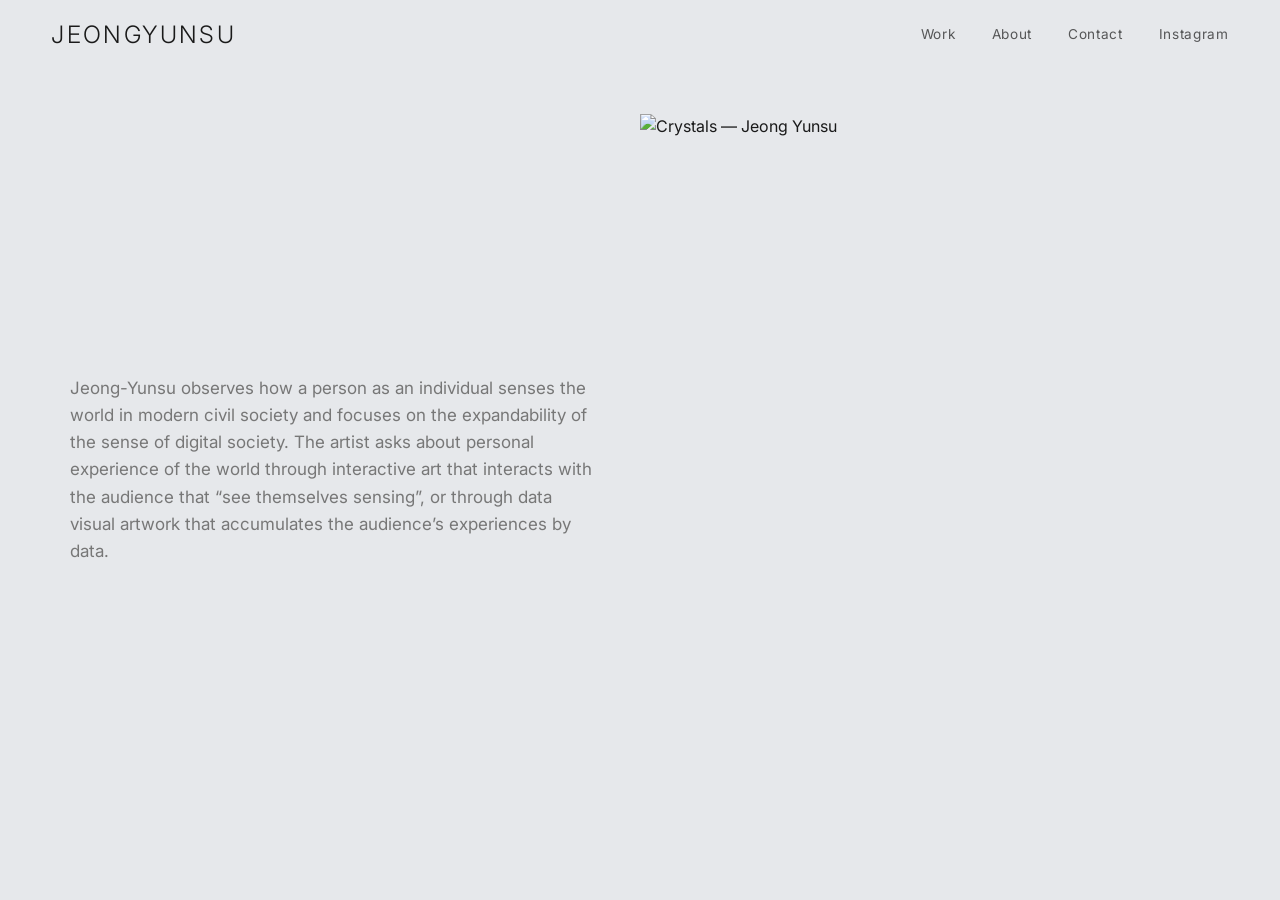
==== commit 5e5e04a3: "Refine intro, About bio, contact, favicon, and fonts - Intro: fixed creatorlink sizing, darker/large" ====
--- a/index.html
+++ b/index.html
@@ -4,6 +4,7 @@
 <head>
     <meta charset="UTF-8">
     <meta name="viewport" content="width=device-width, initial-scale=1.0">
+    <link rel="icon" type="image/png" href="/favicon.png">
     <title>JEONG YUNSU Media Artist</title>
     <meta name="description"
         content="Jeong Yunsu Media artist based in Seoul. Exhibition, project, and performance archive.">
@@ -16,31 +17,32 @@
     <style>
         /* Intro — mirrors the former creatorlink opening scene:
            text left (vertically centered), 4:5 image right */
+        /* Fixed sizes as on creatorlink: 1140px centered block,
+           526px text column + 570x712 image */
         .intro {
             min-height: 100vh;
             display: grid;
-            grid-template-columns: 36vw 39vw;
-            column-gap: 3vw;
+            grid-template-columns: minmax(0, 526px) minmax(0, 570px);
+            column-gap: 44px;
+            justify-content: center;
             align-items: center;
-            padding: 80px 11.5vw 0 10.5vw;
+            padding: 80px var(--padding) 40px;
             box-sizing: border-box;
         }
 
         .intro-text {
-            font-family: Arial, 'Nanum Gothic', 'Noto Sans KR', sans-serif;
-            font-size: 15px;
-            line-height: 1.5;
-            color: #c6c6c6;
+            font-family: var(--font);
+            font-size: 17px;
+            line-height: 1.6;
+            color: #777777;
             margin: 0;
         }
 
         .intro-image {
             width: 100%;
             aspect-ratio: 4 / 5;
-            max-height: calc(100vh - 80px);
             object-fit: cover;
             display: block;
-            justify-self: end;
         }
 
         @media (max-width: 768px) {
@@ -57,7 +59,7 @@
             }
 
             .intro-text {
-                font-size: 14px;
+                font-size: 15px;
             }
         }
     </style>
@@ -72,7 +74,7 @@
             <a href="work.html" class="nav-link">Work</a>
             <a href="about.html" class="nav-link">About</a>
             <a href="about.html#contact" class="nav-link">Contact</a>
-            <a href="https://instagram.com/j.eongyunsu" target="_blank" class="nav-link">Instagram</a>
+            <a href="https://www.instagram.com/jeongyunsu___/" target="_blank" class="nav-link">Instagram</a>
         </div>
         <button id="hamburger" class="hamburger" aria-label="Open menu">
             <span></span><span></span>
@@ -84,7 +86,7 @@
         <a href="work.html" class="mobile-nav-link">Work</a>
         <a href="about.html" class="mobile-nav-link">About</a>
         <a href="about.html#contact" class="mobile-nav-link">Contact</a>
-        <a href="https://instagram.com/j.eongyunsu" target="_blank" class="mobile-nav-link">Instagram</a>
+        <a href="https://www.instagram.com/jeongyunsu___/" target="_blank" class="mobile-nav-link">Instagram</a>
     </div>
 
     <!-- Intro -->
--- a/style.css
+++ b/style.css
@@ -78,7 +78,7 @@
 }
 
 .nav-logo {
-    font-family: 'Roboto', sans-serif;
+    font-family: var(--font);
     font-size: 1.5rem;
     font-weight: 300;
     letter-spacing: 0.1em;
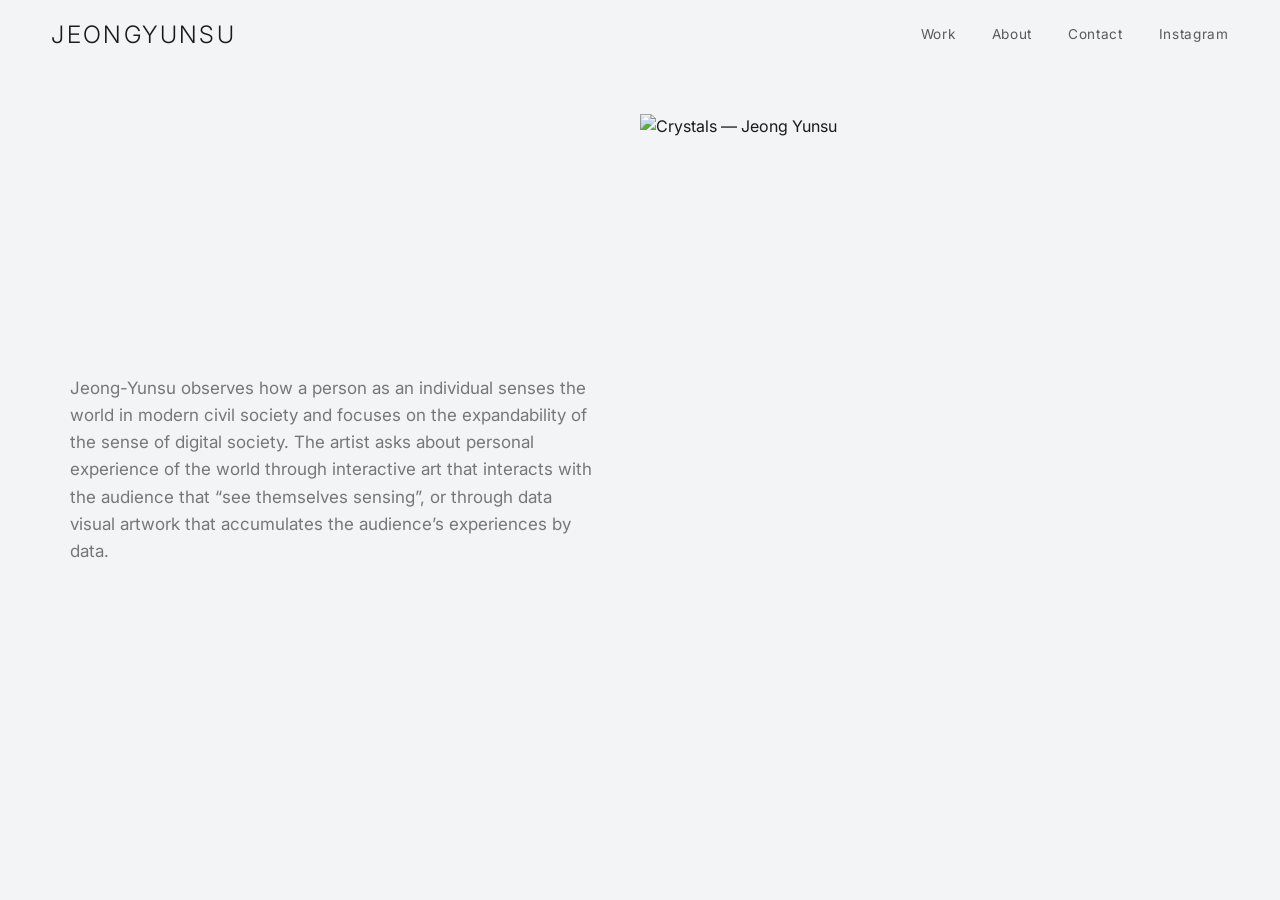
==== commit 79fdbfd1: "Redesign About, work detail popup, and add Contact page - About: title, photo | bilingual bio, compa" ====
--- a/index.html
+++ b/index.html
@@ -73,7 +73,7 @@
         <div class="nav-links">
             <a href="work.html" class="nav-link">Work</a>
             <a href="about.html" class="nav-link">About</a>
-            <a href="about.html#contact" class="nav-link">Contact</a>
+            <a href="contact.html" class="nav-link">Contact</a>
             <a href="https://www.instagram.com/jeongyunsu___/" target="_blank" class="nav-link">Instagram</a>
         </div>
         <button id="hamburger" class="hamburger" aria-label="Open menu">
@@ -85,7 +85,7 @@
     <div id="mobile-nav" class="mobile-nav">
         <a href="work.html" class="mobile-nav-link">Work</a>
         <a href="about.html" class="mobile-nav-link">About</a>
-        <a href="about.html#contact" class="mobile-nav-link">Contact</a>
+        <a href="contact.html" class="mobile-nav-link">Contact</a>
         <a href="https://www.instagram.com/jeongyunsu___/" target="_blank" class="mobile-nav-link">Instagram</a>
     </div>
 
--- a/style.css
+++ b/style.css
@@ -30,7 +30,7 @@
     --orb-3: #e8ebf0;
     /* sky-50 */
 
-    --bg-base: #e6e8eb;
+    --bg-base: #f3f4f5;
     /* 사진 톤과 매칭되는 차분한 쿨 그레이 계열 */
     --font: 'Inter', 'Noto Sans KR', -apple-system, BlinkMacSystemFont, sans-serif;
     --padding: clamp(24px, 4vw, 60px);
@@ -238,34 +238,31 @@
     margin-bottom: 32px;
 }
 
-/* Default JS expanded state assumes left is expanded initially */
-.pane-left .works-grid-inner {
-    columns: 2;
+/* Row-first masonry: a CSS grid whose items span rows by their height
+   (set in script.js), so order reads left→right, then down */
+.works-grid-inner {
+    display: grid;
+    grid-template-columns: 1fr;
+    grid-auto-rows: 4px;
     column-gap: 16px;
-}
-
-.pane-right .works-grid-inner {
-    columns: 1;
-}
-
-/* When Javascript adds .expand-right to .split-section */
-.split-section.expand-right .pane-left .works-grid-inner {
-    columns: 1;
-}
+    align-items: start;
+}
+
+.work-card {
+    margin-bottom: 0;
+}
+
+.pane-left .works-grid-inner,
+.split-section.expand-left .pane-left .works-grid-inner,
 .split-section.expand-right .pane-right .works-grid-inner {
-    columns: 2;
-    column-gap: 16px;
-}
-
-/* Explicit left expansion */
-.split-section.expand-left .pane-left .works-grid-inner {
-    columns: 2;
-    column-gap: 16px;
-}
+    grid-template-columns: 1fr 1fr;
+}
+
+.pane-right .works-grid-inner,
+.split-section.expand-right .pane-left .works-grid-inner,
 .split-section.expand-left .pane-right .works-grid-inner {
-    columns: 1;
-}
-
+    grid-template-columns: 1fr;
+}
 .work-card:hover {
     transform: translateY(-4px);
 }
@@ -422,22 +419,18 @@
 }
 
 /* =============================================
-   WORK MODAL
+   WORK DETAIL — popup window
+   title → hero → image | text → justified image rows → info → more
    ============================================= */
 .work-modal {
     display: none;
     position: fixed;
     z-index: 1000;
-    left: 0;
-    top: 0;
-    width: 100%;
-    height: 100%;
+    inset: 0;
     overflow-y: auto;
-    background-color: rgba(255, 255, 255, 0.4);
-    backdrop-filter: blur(8px);
-    -webkit-backdrop-filter: blur(8px);
+    background: rgba(20, 20, 20, 0.55);
     opacity: 0;
-    transition: opacity 0.4s ease;
+    transition: opacity 0.35s ease;
 }
 
 .work-modal.show {
@@ -446,17 +439,15 @@
 }
 
 .work-modal-content {
-    background-color: var(--bg-base);
-    margin: 5% auto;
-    padding: clamp(24px, 4vw, 40px);
-    border: 1px solid var(--glass-border);
-    width: 90%;
-    max-width: 1400px;
-    border-radius: 8px;
-    box-shadow: 0 24px 48px rgba(0, 0, 0, 0.1);
     position: relative;
-    transform: translateY(20px);
-    transition: transform 0.4s ease;
+    width: min(92vw, 1320px);
+    margin: 5vh auto;
+    padding: clamp(28px, 4vw, 56px);
+    box-sizing: border-box;
+    background: #fff;
+    box-shadow: 0 24px 60px rgba(0, 0, 0, 0.12);
+    transform: translateY(16px);
+    transition: transform 0.35s ease;
 }
 
 .work-modal.show .work-modal-content {
@@ -466,122 +457,268 @@
 .modal-close-wrapper {
     position: sticky;
     top: 0;
-    width: 100%;
     height: 0;
     z-index: 1100;
-    pointer-events: none; /* Let clicks pass through empty space */
+    pointer-events: none;
 }
 
 .close-modal {
-    color: var(--text-color);
     position: absolute;
-    top: 24px;
-    right: 32px;
-    font-size: 40px;
+    top: 16px;
+    right: 24px;
+    font-size: 36px;
     font-weight: 300;
+    line-height: 1;
+    color: #fff;
+    text-shadow: 0 1px 6px rgba(0, 0, 0, 0.3);
     cursor: pointer;
-    transition: color 0.3s;
-    line-height: 1;
-    pointer-events: auto; /* Re-enable clicks on the button */
+    pointer-events: auto;
+    transition: opacity 0.3s;
 }
 
 .close-modal:hover {
-    color: var(--text-color);
-}
-
-.modal-main-img {
-    width: 100%;
-    max-height: 60vh;
-    object-fit: contain;
-    background: var(--glass-bg);
-    border-radius: 0;
-    margin-bottom: 24px;
-    cursor: pointer;
-    transition: transform 0.3s ease;
-}
-
-.modal-main-img:hover {
-    transform: scale(1.02);
-}
-
-.modal-title {
-    font-size: 1.5rem;
-    font-weight: 400;
-    margin-bottom: 8px;
-    color: var(--text-color);
-}
-
-.modal-year {
-    font-size: 0.9rem;
+    opacity: 0.6;
+}
+
+.wd-head {
+    text-align: center;
+    padding: 8px 0 32px;
+}
+
+.wd-title {
+    font-size: 1.15rem;
+    font-weight: 500;
+    color: var(--text-color);
+    margin: 0 0 10px;
+}
+
+.wd-meta p {
+    font-size: 0.8rem;
+    line-height: 1.6;
     color: var(--text-muted);
-    margin-bottom: 24px;
-}
-
-.modal-desc {
-    font-size: 0.95rem;
+    margin: 0;
+}
+
+.wd-hero {
+    margin-bottom: 18px;
+}
+
+.wd-hero-media {
+    display: block;
+    width: 100%;
+    height: auto;
+    background: #000;
+}
+
+.wd-video {
+    position: relative;
+    aspect-ratio: 16 / 9;
+    background: #000;
+}
+
+.wd-video iframe {
+    position: absolute;
+    inset: 0;
+    width: 100%;
+    height: 100%;
+    border: 0;
+}
+
+.wd-zoom {
+    cursor: zoom-in;
+}
+
+/* Image | text (first image beside the description) */
+.wd-split {
+    display: grid;
+    grid-template-columns: 1fr 1fr;
+    gap: 18px;
+    margin-bottom: 18px;
+}
+
+/* image beside the text is shown whole (never cropped); the text may leave white space */
+.wd-split {
+    align-items: start;
+}
+
+.wd-split figure {
+    margin: 0;
+}
+
+.wd-split figure img {
+    display: block;
+    width: 100%;
+    height: auto;
+}
+
+.wd-split-text {
+    grid-template-columns: 1fr;
+}
+
+.wd-copy {
+    align-self: center;
+    padding: 8px 0;
+}
+
+.wd-ko p {
+    font-family: 'Noto Sans KR', var(--font);
+    font-size: 0.85rem;
+    line-height: 1.85;
+    color: #333;
+    word-break: keep-all;
+    margin: 0 0 12px;
+}
+
+.wd-en {
+    margin-top: 18px;
+}
+
+.wd-en p {
+    font-size: 0.8rem;
     font-weight: 300;
-    line-height: 1.6;
-    color: var(--text-color);
-    margin-bottom: 24px;
-}
-
-.modal-credits {
-    margin-bottom: 32px;
+    line-height: 1.75;
+    color: var(--text-muted);
+    margin: 0 0 10px;
+}
+
+/* Justified rows: every row fills the width, pairs share one height */
+.wd-imgrow {
     display: flex;
-    flex-direction: column;
-    gap: 8px;
-}
-
-.credit-item {
-    font-size: 0.85rem;
-    font-weight: 300;
-}
-
-.credit-role {
+    gap: 18px;
+    margin-bottom: 18px;
+}
+
+.wd-imgrow figure {
+    margin: 0;
+    min-width: 0;
+    overflow: hidden;
+}
+
+.wd-imgrow img {
+    display: block;
+    width: 100%;
+    height: 100%;
+    object-fit: cover;
+}
+
+.wd-imgrow-solo figure {
+    width: 60%;
+    margin: 0 auto;
+}
+
+/* Info + credits */
+.wd-info {
+    margin: 40px 0 0;
+    padding-top: 20px;
+    border-top: 1px solid rgba(0, 0, 0, 0.08);
+}
+
+.wd-info div {
+    display: grid;
+    grid-template-columns: minmax(120px, 200px) minmax(0, 1fr);
+    column-gap: 16px;
+    padding: 2px 0;
+}
+
+.wd-info dt,
+.wd-info dd {
+    margin: 0;
+    font-size: 0.8rem;
+    line-height: 1.7;
+}
+
+.wd-info dt {
+    color: var(--text-muted);
+}
+
+.wd-info dd {
+    color: var(--text-color);
+}
+
+/* More */
+.wd-more {
+    margin-top: 48px;
+    padding-top: 20px;
+    border-top: 1px solid rgba(0, 0, 0, 0.08);
+}
+
+.wd-more h2 {
+    font-size: 0.8rem;
     font-weight: 500;
-    color: var(--text-muted);
-    margin-right: 8px;
-    text-transform: uppercase;
-    letter-spacing: 0.05em;
-    font-size: 0.75rem;
-}
-
-.modal-extra-images {
+    color: var(--text-color);
+    margin: 0 0 14px;
+}
+
+.wd-more-grid {
     display: grid;
-    grid-template-columns: repeat(2, 1fr);
-    gap: 16px;
-    margin-top: 24px;
-}
-
-.modal-extra-img {
+    grid-template-columns: repeat(3, minmax(0, 1fr));
+    gap: 14px;
+}
+
+.wd-more-item {
+    display: block;
+    font-size: 0.8rem;
+    color: var(--text-color);
+}
+
+.wd-more-item img {
+    display: block;
     width: 100%;
     aspect-ratio: 4 / 3;
     object-fit: cover;
-    border-radius: 0;
-    background: var(--glass-bg);
-}
-
-.modal-masonry {
-    column-count: 2;
-    column-gap: 16px;
-    margin-top: 24px;
-}
-
-.masonry-item {
-    width: 100%;
-    margin-bottom: 16px;
-    display: block;
-    break-inside: avoid-column;
-    border-radius: 0;
-    background: var(--glass-bg);
-    height: auto;
-    object-fit: contain;
-    cursor: pointer;
-    transition: transform 0.3s ease;
-}
-
-.masonry-item:hover {
-    transform: scale(1.02);
+    margin-bottom: 6px;
+    transition: opacity 0.3s;
+}
+
+.wd-more-item:hover img {
+    opacity: 0.8;
+}
+
+.wd-more-year {
+    margin-left: 6px;
+    color: var(--text-muted);
+}
+
+@media (max-width: 768px) {
+    .work-modal-content {
+        width: 100%;
+        margin: 0;
+        min-height: 100%;
+        padding: 56px 16px 32px;
+        box-shadow: none;
+    }
+
+    .close-modal {
+        color: var(--text-color);
+        text-shadow: none;
+    }
+
+    .wd-split {
+        grid-template-columns: 1fr;
+        gap: 10px;
+    }
+
+    .wd-imgrow {
+        gap: 10px;
+        margin-bottom: 10px;
+    }
+
+    .wd-hero,
+    .wd-split {
+        margin-bottom: 10px;
+    }
+
+    .wd-imgrow-solo figure {
+        width: 100%;
+    }
+
+    .wd-info div {
+        grid-template-columns: 110px minmax(0, 1fr);
+    }
+
+    .wd-more-grid {
+        grid-template-columns: 1fr 1fr;
+    }
 }
 
 /* =============================================
@@ -858,7 +995,7 @@
     .split-section.expand-left .pane-right .works-grid-inner,
     .split-section.expand-right .pane-left .works-grid-inner,
     .split-section.expand-right .pane-right .works-grid-inner {
-        columns: 1;
+        grid-template-columns: 1fr;
     }
 
     /* General responsive */
@@ -899,49 +1036,6 @@
     }
 }
 
-/* =============================================
-   MODAL IMAGE FLOW (ALL LARGE + PORTRAIT PAIRS)
-   ============================================= */
-.modal-image-flow {
-    display: flex;
-    flex-wrap: wrap;
-    gap: 24px;
-    margin-top: 24px;
-}
-
-.flow-item {
-    background: var(--glass-bg);
-    border-radius: 0;
-    cursor: pointer;
-    transition: transform 0.3s ease;
-    object-fit: contain;
-    width: 100%;
-    max-height: 80vh;
-}
-
-.flow-item.landscape {
-    width: 100%;
-}
-
-.flow-item.portrait {
-    width: calc(50% - 12px);
-}
-
-.work-modal[data-slug="the-murderers-report-movie"] .modal-image-flow img:first-of-type.portrait,
-.work-modal[data-slug="villa-somme-ulleungdo"] .modal-image-flow img:first-of-type.portrait {
-    width: 100%;
-}
-
-.flow-item:hover {
-    transform: scale(1.02);
-}
-
-@media (max-width: 768px) {
-    .flow-item.portrait {
-        width: 100%;
-    }
-}
-
 html[lang="en"] .kr-content {
     display: none !important;
 }
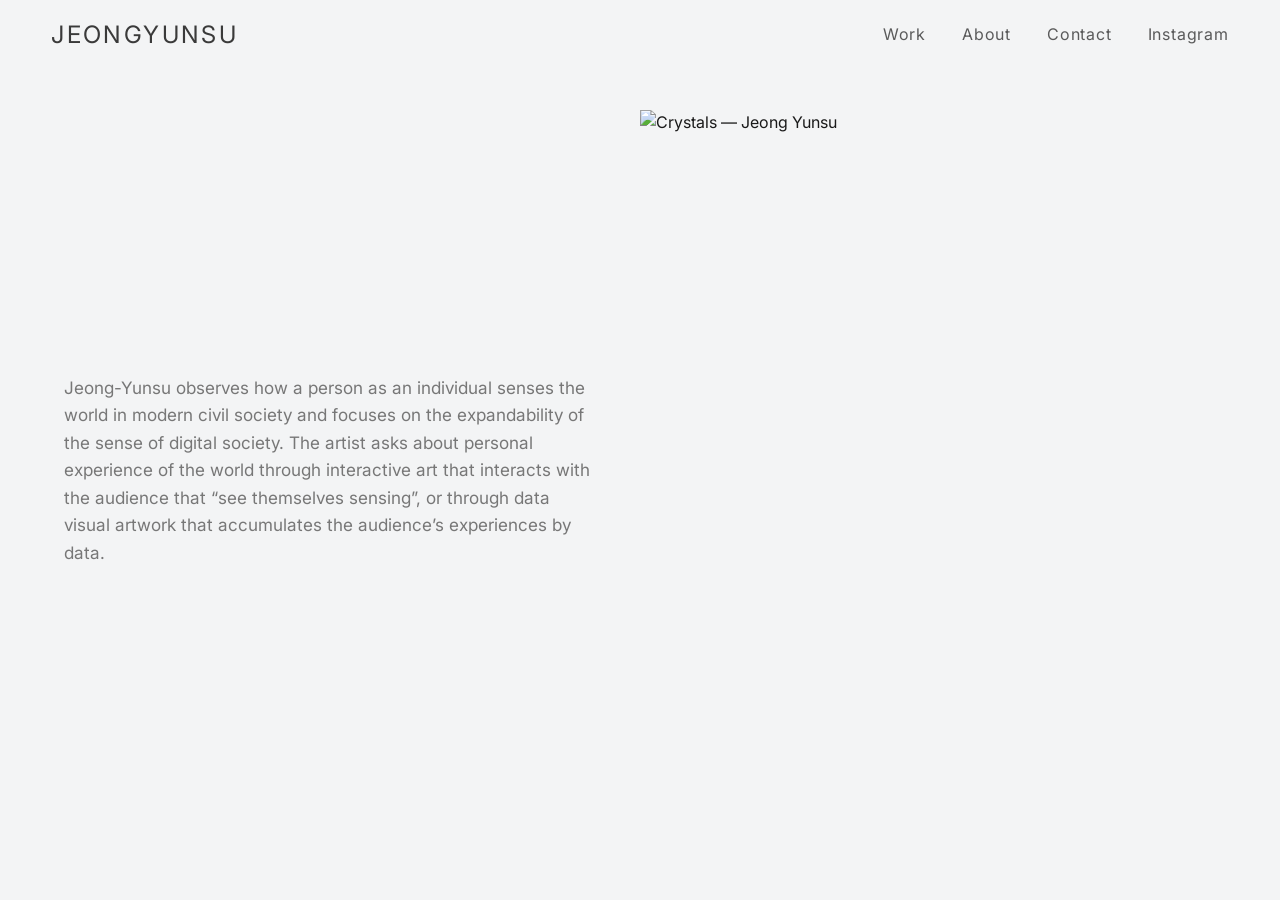
==== commit 291ed40a: "Intro scaling, larger nav, mobile fixes, About read-more on phones - Intro: 1.4x creatorlink sizes, " ====
--- a/index.html
+++ b/index.html
@@ -19,11 +19,15 @@
            text left (vertically centered), 4:5 image right */
         /* Fixed sizes as on creatorlink: 1140px centered block,
            526px text column + 570x712 image */
+        /* 1.4× the original creatorlink sizes (text 526 / image 570 / gap 44px → 736 / 798 / 62px,
+           block 1596px). --w is the block width: it shrinks with the window width AND height,
+           so the proportions stay identical and the 4:5 image always fits on screen. */
         .intro {
+            --w: min(90vw, 1596px, calc((100vh - 160px) * 1.6));
             min-height: 100vh;
             display: grid;
-            grid-template-columns: minmax(0, 526px) minmax(0, 570px);
-            column-gap: 44px;
+            grid-template-columns: calc(var(--w) * 0.4612) calc(var(--w) * 0.5);
+            column-gap: calc(var(--w) * 0.0388);
             justify-content: center;
             align-items: center;
             padding: 80px var(--padding) 40px;
@@ -32,7 +36,8 @@
 
         .intro-text {
             font-family: var(--font);
-            font-size: 17px;
+            /* 17px × 1.4 = 23.8px at full block width, scaled with the block */
+            font-size: max(14px, calc(var(--w) * 0.0149));
             line-height: 1.6;
             color: #777777;
             margin: 0;
--- a/style.css
+++ b/style.css
@@ -80,9 +80,9 @@
 .nav-logo {
     font-family: var(--font);
     font-size: 1.5rem;
-    font-weight: 300;
+    font-weight: 400;
     letter-spacing: 0.1em;
-    color: var(--text-color);
+    color: #3a3a3a;
 }
 
 .nav-links {
@@ -92,7 +92,7 @@
 }
 
 .nav-link {
-    font-size: 0.85rem;
+    font-size: 1rem;
     font-weight: 400;
     letter-spacing: 0.05em;
     color: var(--text-color);
@@ -786,20 +786,22 @@
     background: none;
     border: none;
     cursor: pointer;
-    width: 30px;
-    height: 18px;
+    width: 26px;
+    height: 14px;
+    padding: 0;
     position: relative;
     z-index: 200;
 }
 
+/* whole-pixel sizes and offsets only, so both lines render with identical thickness */
 .hamburger span {
     display: block;
-    width: 100%;
-    height: 2.5px;
-    background: var(--text-color);
+    width: 26px;
+    height: 2px;
+    background: #3a3a3a;
     position: absolute;
     left: 0;
-    transition: transform 0.35s ease, opacity 0.35s ease;
+    transition: transform 0.35s ease, top 0.35s ease;
 }
 
 .hamburger span:first-child {
@@ -807,17 +809,17 @@
 }
 
 .hamburger span:last-child {
-    bottom: 2px;
+    top: 10px;
 }
 
 .hamburger.open span:first-child {
-    top: 50%;
-    transform: translateY(-50%) rotate(45deg);
+    top: 6px;
+    transform: rotate(45deg);
 }
 
 .hamburger.open span:last-child {
-    bottom: 50%;
-    transform: translateY(50%) rotate(-45deg);
+    top: 6px;
+    transform: rotate(-45deg);
 }
 
 /* =============================================
@@ -829,7 +831,8 @@
     top: 0;
     left: 0;
     right: 0;
-    z-index: 150;
+    /* below #nav (z-index 100) so the menu button stays visible and can close the menu */
+    z-index: 99;
     background: var(--bg-base);
     padding: 80px var(--padding) 32px;
     flex-direction: column;
@@ -923,8 +926,15 @@
         top: 0;
         left: 0;
         right: 0;
-        padding: 14px var(--padding);
+        /* fixed whole-pixel height so the menu icon lines land on exact pixels */
+        height: 56px;
+        box-sizing: border-box;
+        padding: 0 var(--padding);
         background: var(--bg-base);
+    }
+
+    .nav-logo {
+        font-size: 1.15rem;
     }
 
     .nav-links {
@@ -942,7 +952,7 @@
     /* Mobile tab bar — directly below nav */
     .mobile-tab-bar {
         display: flex;
-        top: 52px;
+        top: 56px;
     }
 
     /* Split section → stacked full-width, scrollable */
